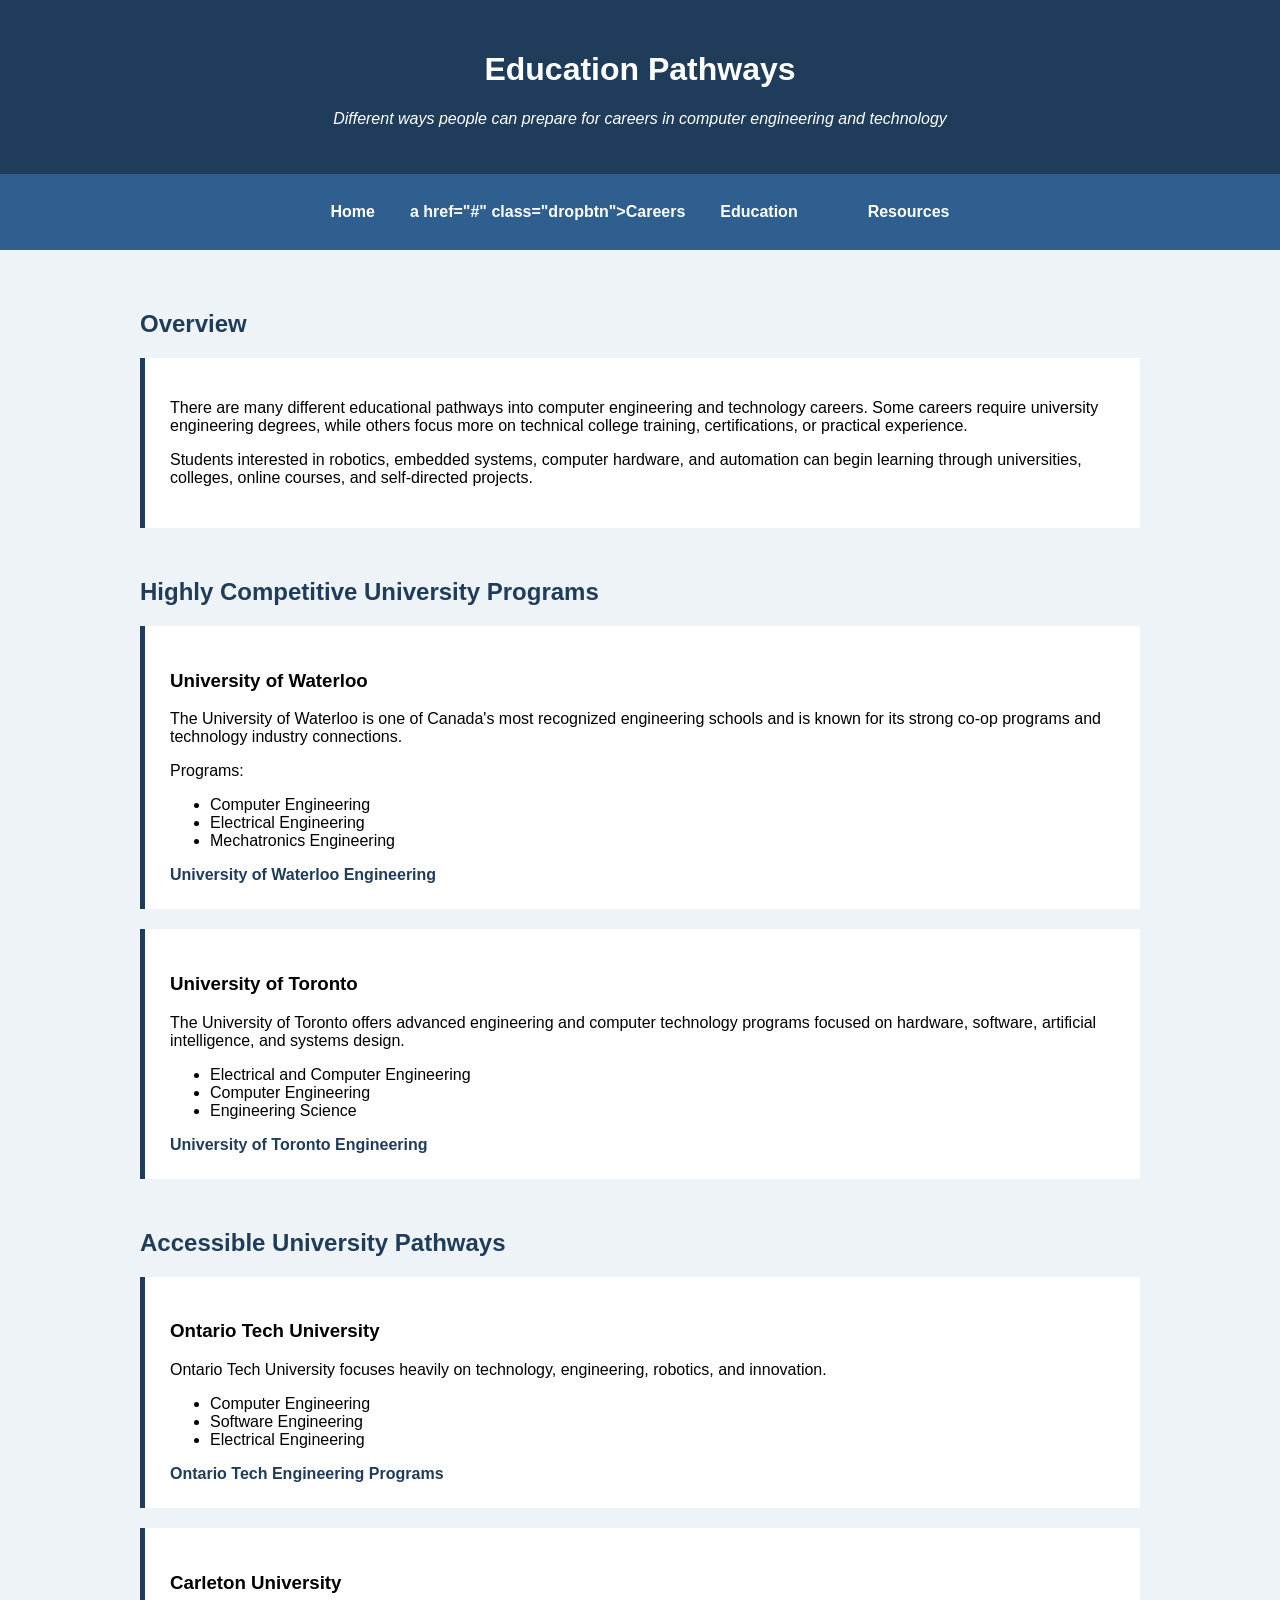
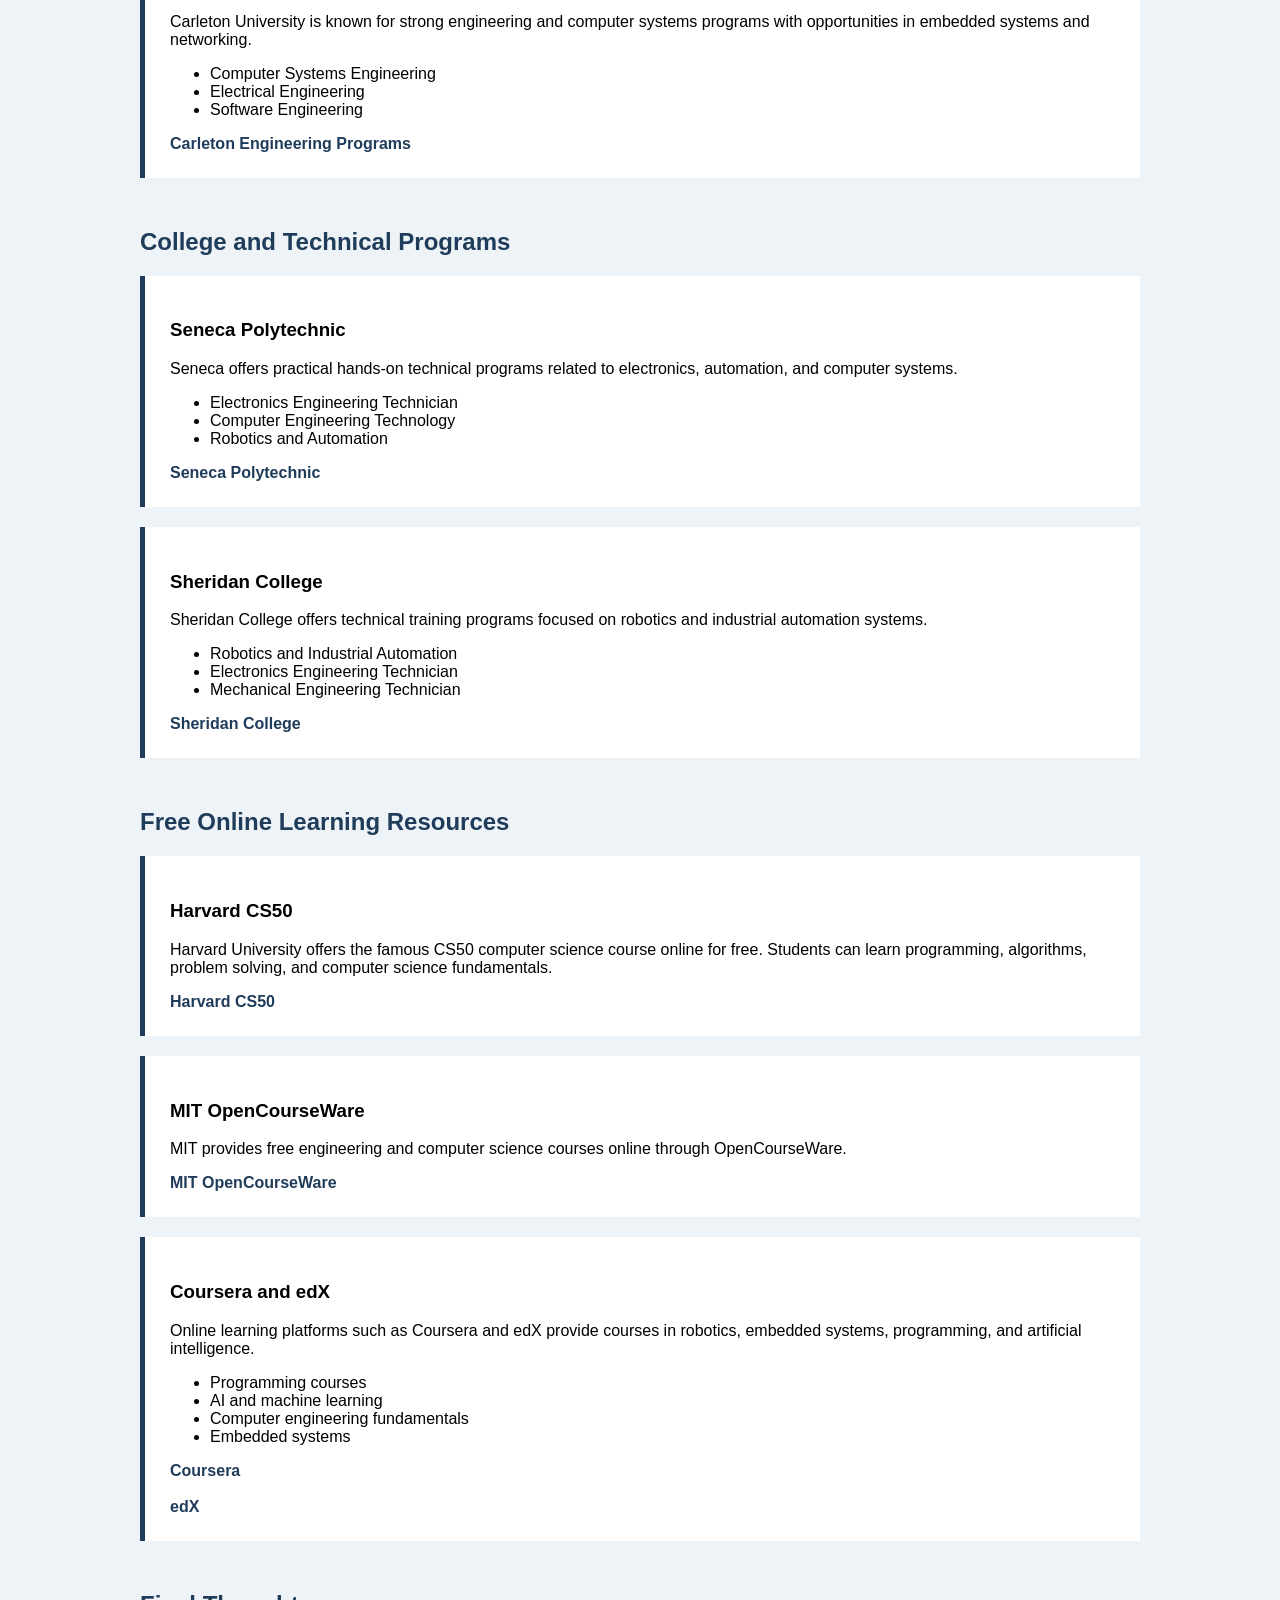
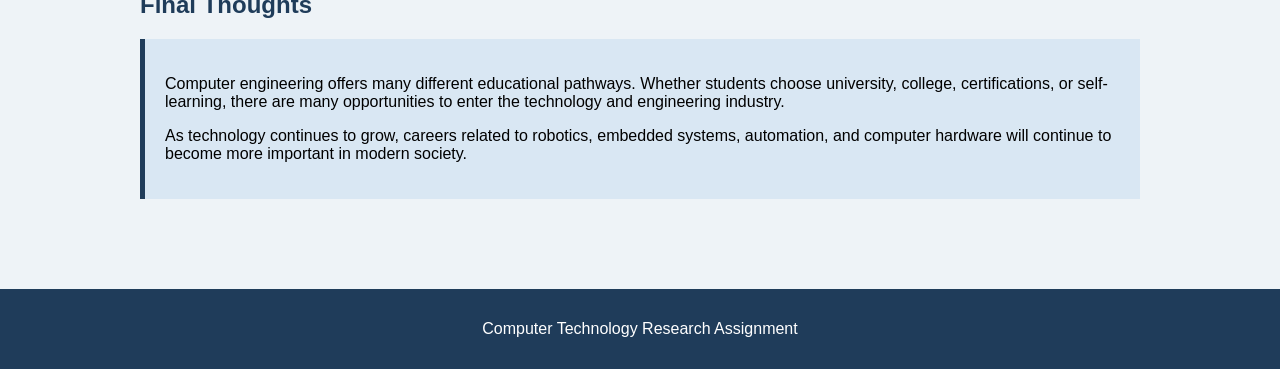
==== education.html @ 32922db8 "Add files via upload" ====
<!DOCTYPE html>
<html>
    <head>
    <title>Education Pathways</title>

        <style>

            body{
                font-family: Arial, Helvetica, sans-serif;
                background-color:#eef3f7;
                margin:0;
            }

            header{
                background:#1f3c5a;
                color:white;
                text-align:center;
                padding:30px;
            }

            nav{
                background:#2f5f8f;
                text-align:center;
                padding:12px;
            }

            nav a{
                color:white;
                text-decoration:none;
                margin:15px;
                font-weight:bold;
            }

            nav a:hover{
                text-decoration:underline;
            }

            .container{
                max-width:1000px;
                margin:auto;
                padding:40px;
            }

            .section{
                margin-bottom:50px;
            }

            h2{
                color:#1f3c5a;
            }

            img{
                width:450px;
                margin-top:15px;
            }

            .highlight{
                background:#d9e7f3;
                padding:20px;
                margin-top:20px;
                border-left:5px solid #1f3c5a;
            }

            footer{
                background:#1f3c5a;
                color:white;
                text-align:center;
                padding:15px;
            }

            /* --- Updated Nav Styles --- */

            /* --- Navigation Bar Container --- */
            nav {
                background-color: #2f5f8f; 
                display: flex;             /* Use Flexbox for layout */
                justify-content: center;   /* Horizontal centering */
                align-items: center;       /* Vertical centering */
                padding: 0;
                margin: 0;
                list-style: none;
            }

            /* --- Links and Dropdown Wrapper --- */
            nav a, .dropdown {
                display: block;
                color: white;
                text-align: center;
                padding: 14px 20px;
                text-decoration: none;
                font-weight: bold;
                cursor: pointer;
            }

            /* Hover effect for all main nav items */
            nav a:hover, .dropdown:hover > .dropbtn {
                background-color: #1f3c5a;
            }

            /* --- Dropdown Specifics --- */
            .dropdown {
                position: relative;
                padding: 0; /* Let the internal link handle the padding */
            }

            .dropbtn {
                display: block;
                padding: 14px 20px;
                color: white;
                text-decoration: none;
            }

            .dropdown-content {
                display: none;
                position: absolute;
                background-color: #2f5f8f;
                min-width: 240px;
                box-shadow: 0px 8px 16px rgba(0,0,0,0.3);
                z-index: 100;
                text-align: left; /* Keep text inside dropdown left-aligned */
                top: 100%;        /* Ensures it starts right below the nav bar */
                left: 0;
            }

            .dropdown-content a {
                color: white;
                padding: 12px 16px;
                text-decoration: none;
                display: block;
                font-weight: normal;
            }

            .dropdown-content a:hover {
                background-color: #1f3c5a;
            }

            /* Show the menu on hover */
            .dropdown:hover .dropdown-content {
                display: block;
            }

            .education-box{
                background:white;
                padding:25px;
                margin-top:20px;
                border-left:5px solid #1f3c5a;
            }

            a{
                color:#1f3c5a;
                font-weight:bold;
                text-decoration:none;
            }

            a:hover{
                text-decoration:underline;
            }

            /* ========================
            NAVIGATION BAR
            ======================== */

            nav{
                background:#2f5f8f;
                text-align:center;
                padding:0;
                margin:0;
            }

            nav a, .dropbtn{
                display:inline-block;
                color:white;
                text-decoration:none;
                padding:14px 20px;
                font-weight:bold;
                position:relative;
            }

            nav a:hover, .dropbtn:hover{
                background-color:#1f3c5a;
            }

            .dropdown{
                display:inline-block;
                position:relative;
            }

            .dropdown-content{
                display:none;
                position:absolute;
                background-color:#2f5f8f;
                min-width:240px;
                top:100%;
                left:0;
                text-align:left;
                box-shadow:0px 8px 16px rgba(0,0,0,0.3);
                z-index:100;
            }

            .dropdown-content a{
                display:block;
                color:white;
                padding:12px 16px;
                text-decoration:none;
                font-weight:normal;
            }

            .dropdown-content a:hover{
                background-color:#1f3c5a;
            }

            .dropdown:hover .dropdown-content{
                display:block;
            }

            /* ========================
            FOOTER
            ======================== */

            footer{
                background:#1f3c5a;
                color:white;
                text-align:center;
                padding:15px;
            }

        </style>

    </head>

    <body>

        <header>
            <h1>Education Pathways</h1>
            <p><i>Different ways people can prepare for careers in computer engineering and technology</i></p>
        </header>

        <nav>

            <a href="index.html">Home</a>

            <div class="dropdown">

                a href="#" class="dropbtn">Careers</a>

                <div class="dropdown-content">
                    <a href="computerSystemEngineer.html">Computer Systems Engineer</a>
                    <a href="asic.html">ASIC Engineer</a>
                    <a href="embedded.html">Embedded Systems Engineer</a>
                    <a href="roboticsEngineer.html">Robotics Technician</a>
                </div>

            </div>

            <a href="education.html">Education</a>
            <a href="resources.html">Resources</a>

        </nav>

        <div class="container">

            <div class="section">

                <h2>Overview</h2>

                <div class="education-box">

                    <p>
                        There are many different educational pathways into computer engineering and technology careers. 
                        Some careers require university engineering degrees, while others focus more on technical college training, certifications, or practical experience.
                    </p>

                    <p>
                        Students interested in robotics, embedded systems, computer hardware, and automation can begin learning through universities, colleges, online courses, and self-directed projects.
                    </p>

                </div>

            </div>

        <div class="section">

            <h2>Highly Competitive University Programs</h2>

            <div class="education-box">

                <h3>University of Waterloo</h3>

                <p>
                    The University of Waterloo is one of Canada's most recognized engineering schools and is known for its strong co-op programs and technology industry connections.
                </p>

                <p>
                    Programs:
                </p>

                <ul>
                    <li>Computer Engineering</li>
                    <li>Electrical Engineering</li>
                    <li>Mechatronics Engineering</li>
                </ul>

                <a href="https://uwaterloo.ca/future-students/programs/computer-engineering" target="_blank"> University of Waterloo Engineering </a>

            </div>

            <div class="education-box">

                <h3>University of Toronto</h3>

                <p>
                    The University of Toronto offers advanced engineering and computer technology programs focused on hardware, software, artificial intelligence, and systems design.
                </p>

                <ul>
                    <li>Electrical and Computer Engineering</li>
                    <li>Computer Engineering</li>
                    <li>Engineering Science</li>
                </ul>

                <a href="https://discover.engineering.utoronto.ca/programs/engineering-programs/electrical-computer-engineering/" target="_blank"> University of Toronto Engineering </a>

            </div>

        </div>

        <div class="section">

            <h2>Accessible University Pathways</h2>

            <div class="education-box">

                <h3>Ontario Tech University</h3>

                <p>
                    Ontario Tech University focuses heavily on technology, engineering, robotics, and innovation.
                </p>

                <ul>
                    <li>Computer Engineering</li>
                    <li>Software Engineering</li>
                    <li>Electrical Engineering</li>
                </ul>

                <a href="https://ontariotechu.ca/programs/programs-by-faculty.php?keywords=Electrical+and+Computer+Engineering" target="_blank"> Ontario Tech Engineering Programs </a>

            </div>

            <div class="education-box">

                <h3>Carleton University</h3>

                <p>
                Carleton University is known for strong engineering and computer systems programs with opportunities in embedded systems and networking.
                </p>

                <ul>
                <li>Computer Systems Engineering</li>
                <li>Electrical Engineering</li>
                <li>Software Engineering</li>
                </ul>

                <a href="https://carleton.ca/engineering-design/" target="_blank">
                Carleton Engineering Programs
                </a>

                </div>

        </div>

        <div class="section">

        <h2>College and Technical Programs</h2>

        <div class="education-box">

        <h3>Seneca Polytechnic</h3>

        <p>
        Seneca offers practical hands-on technical programs related to electronics, automation, and computer systems.
        </p>

        <ul>
        <li>Electronics Engineering Technician</li>
        <li>Computer Engineering Technology</li>
        <li>Robotics and Automation</li>
        </ul>

        <a href="https://www.senecapolytechnic.ca/" target="_blank">
        Seneca Polytechnic
        </a>

        </div>

        <div class="education-box">

        <h3>Sheridan College</h3>

        <p>
        Sheridan College offers technical training programs focused on robotics and industrial automation systems.
        </p>

        <ul>
        <li>Robotics and Industrial Automation</li>
        <li>Electronics Engineering Technician</li>
        <li>Mechanical Engineering Technician</li>
        </ul>

        <a href="https://www.sheridancollege.ca/programs#program%20active=true&program%20residency=Domestic%20students&e=0&q=%20engineering&o=Navigation%20Title,Ascending" target="_blank">
        Sheridan College
        </a>

        </div>

        </div>

        <div class="section">

        <h2>Free Online Learning Resources</h2>

        <div class="education-box">

        <h3>Harvard CS50</h3>

        <p>
        Harvard University offers the famous CS50 computer science course online for free. 
        Students can learn programming, algorithms, problem solving, and computer science fundamentals.
        </p>

        <a href="https://cs50.harvard.edu/x/" target="_blank">
        Harvard CS50
        </a>

        </div>

        <div class="education-box">

        <h3>MIT OpenCourseWare</h3>

        <p>
        MIT provides free engineering and computer science courses online through OpenCourseWare.
        </p>

        <a href="https://ocw.mit.edu/" target="_blank">
        MIT OpenCourseWare
        </a>

        </div>

        <div class="education-box">

        <h3>Coursera and edX</h3>

        <p>
        Online learning platforms such as Coursera and edX provide courses in robotics, embedded systems, programming, and artificial intelligence.
        </p>

        <ul>
        <li>Programming courses</li>
        <li>AI and machine learning</li>
        <li>Computer engineering fundamentals</li>
        <li>Embedded systems</li>
        </ul>

        <a href="https://www.coursera.org/" target="_blank">
        Coursera
        </a>

        <br><br>

        <a href="https://www.edx.org/" target="_blank">
        edX
        </a>

        </div>

        </div>

        <div class="section">

        <h2>Final Thoughts</h2>

        <div class="highlight">

        <p>
        Computer engineering offers many different educational pathways. 
        Whether students choose university, college, certifications, or self-learning, there are many opportunities to enter the technology and engineering industry.
        </p>

        <p>
        As technology continues to grow, careers related to robotics, embedded systems, automation, and computer hardware will continue to become more important in modern society.
        </p>

        </div>

        </div>

        </div>

        <footer>
        <p>Computer Technology Research Assignment</p>
        </footer>

    </body>
</html>
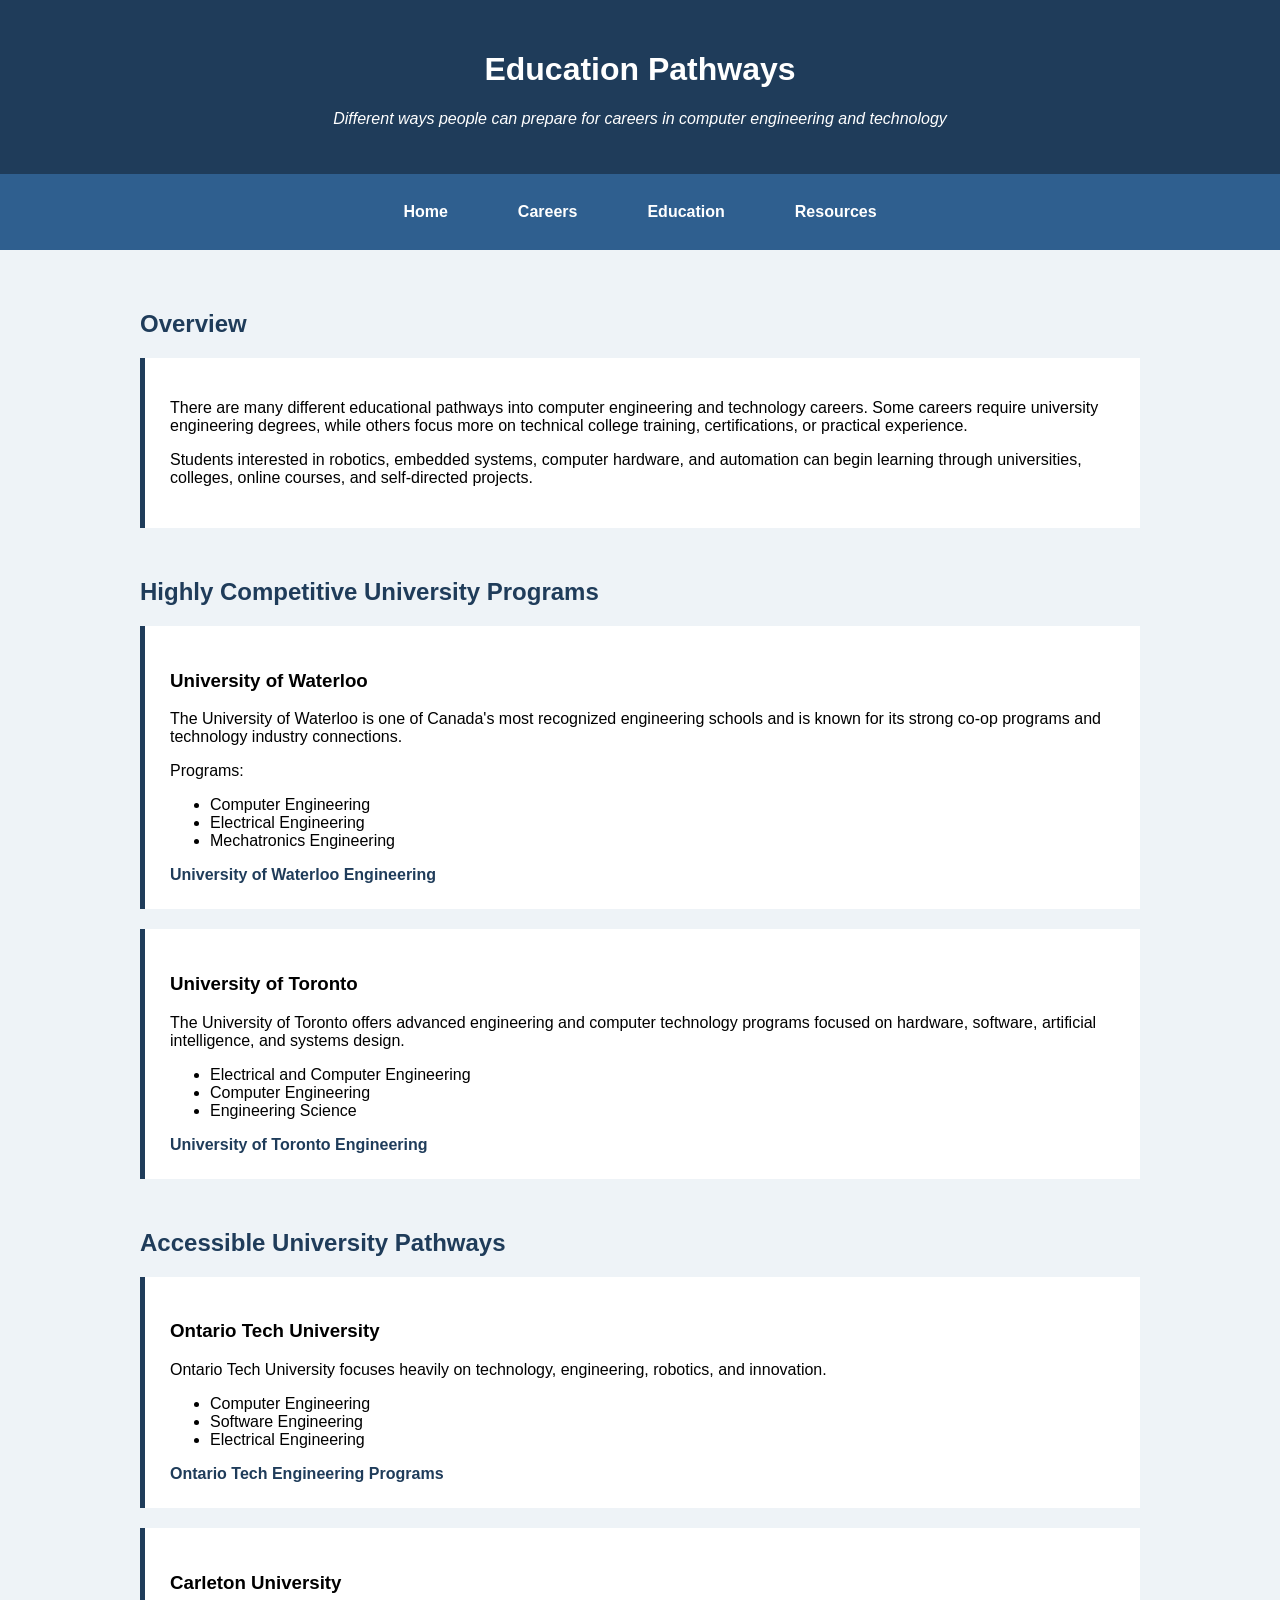
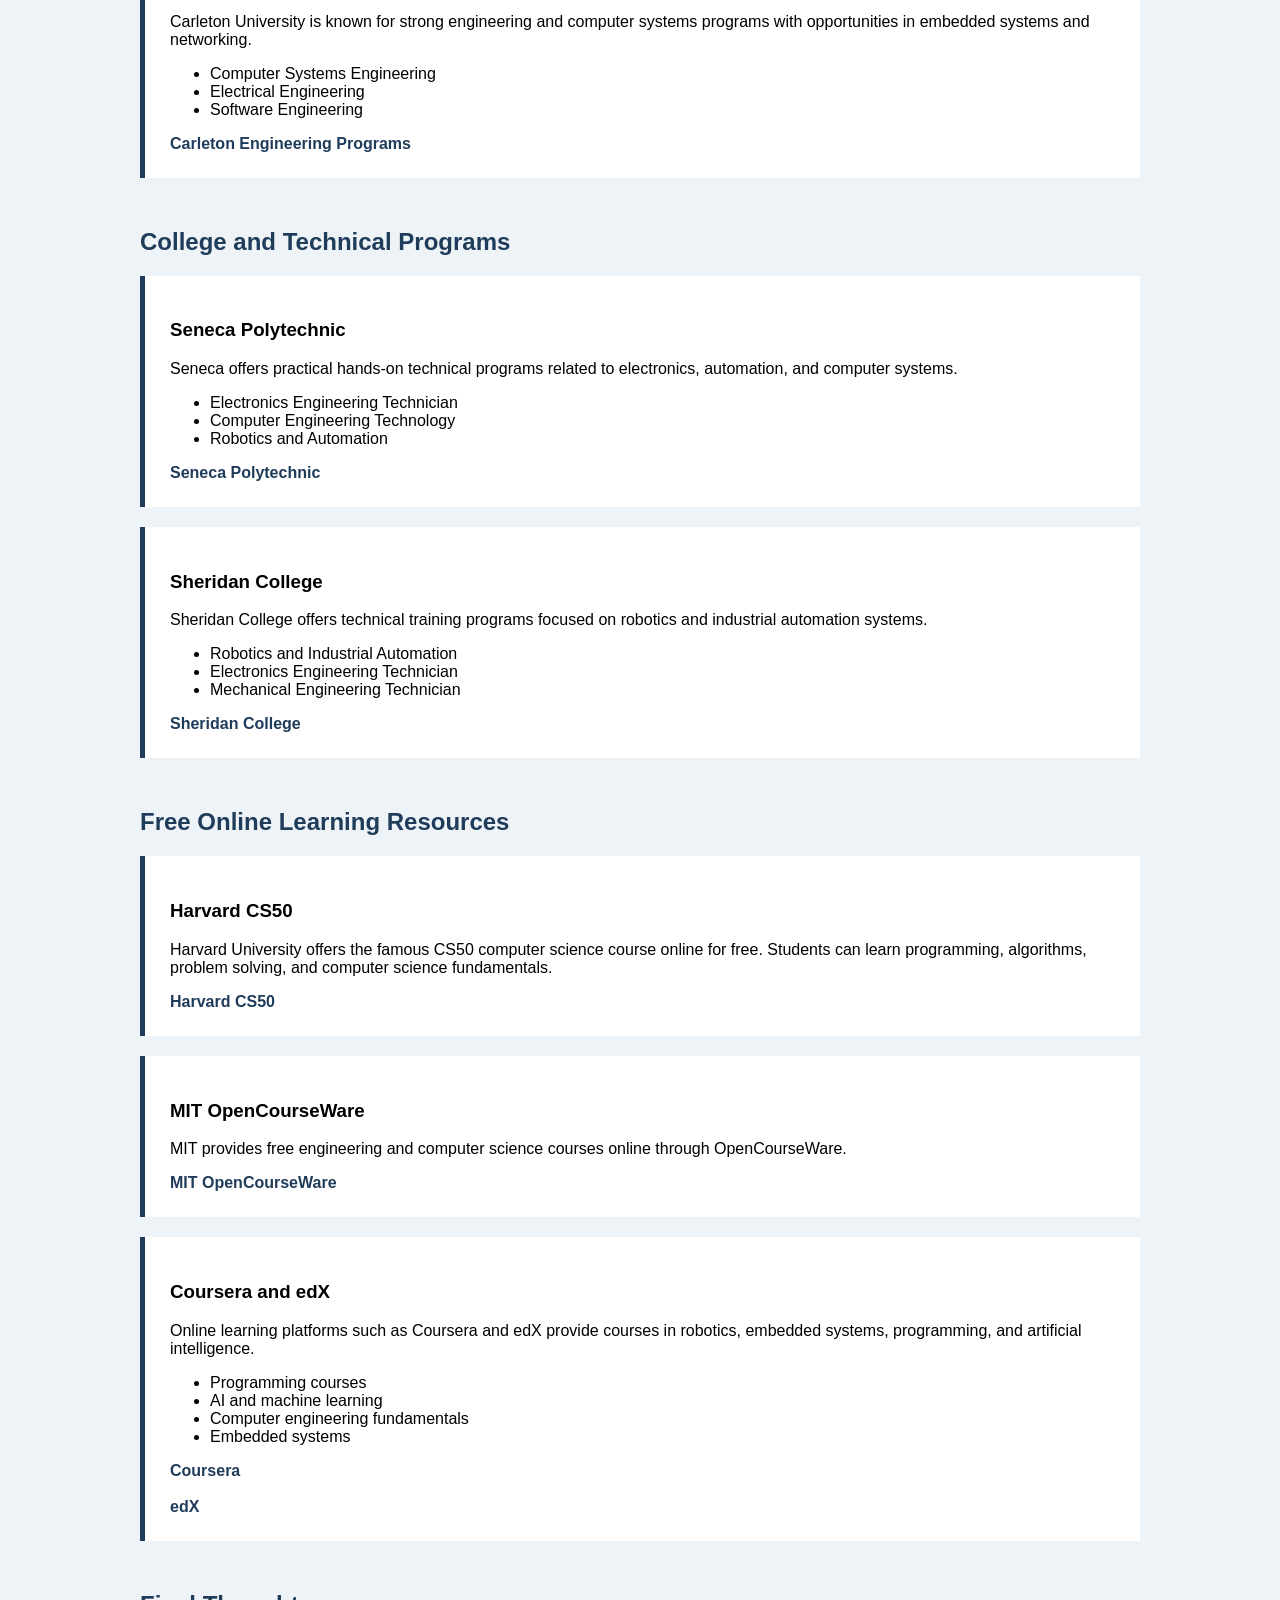
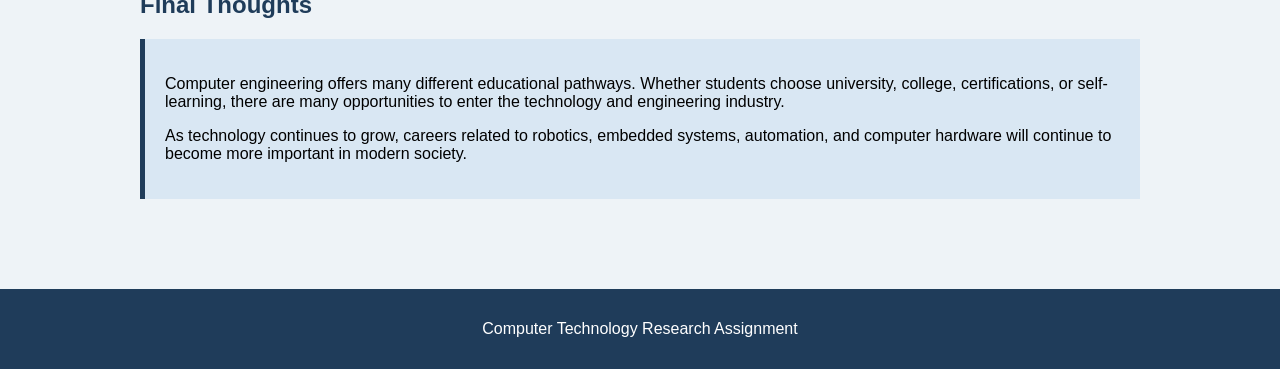
==== commit 082d4824: "Update education.html" ====
--- a/education.html
+++ b/education.html
@@ -241,7 +241,7 @@
 
             <div class="dropdown">
 
-                a href="#" class="dropbtn">Careers</a>
+                <a href="#" class="dropbtn">Careers</a>
 
                 <div class="dropdown-content">
                     <a href="computerSystemEngineer.html">Computer Systems Engineer</a>
@@ -502,4 +502,4 @@
         </footer>
 
     </body>
-</html>+</html>
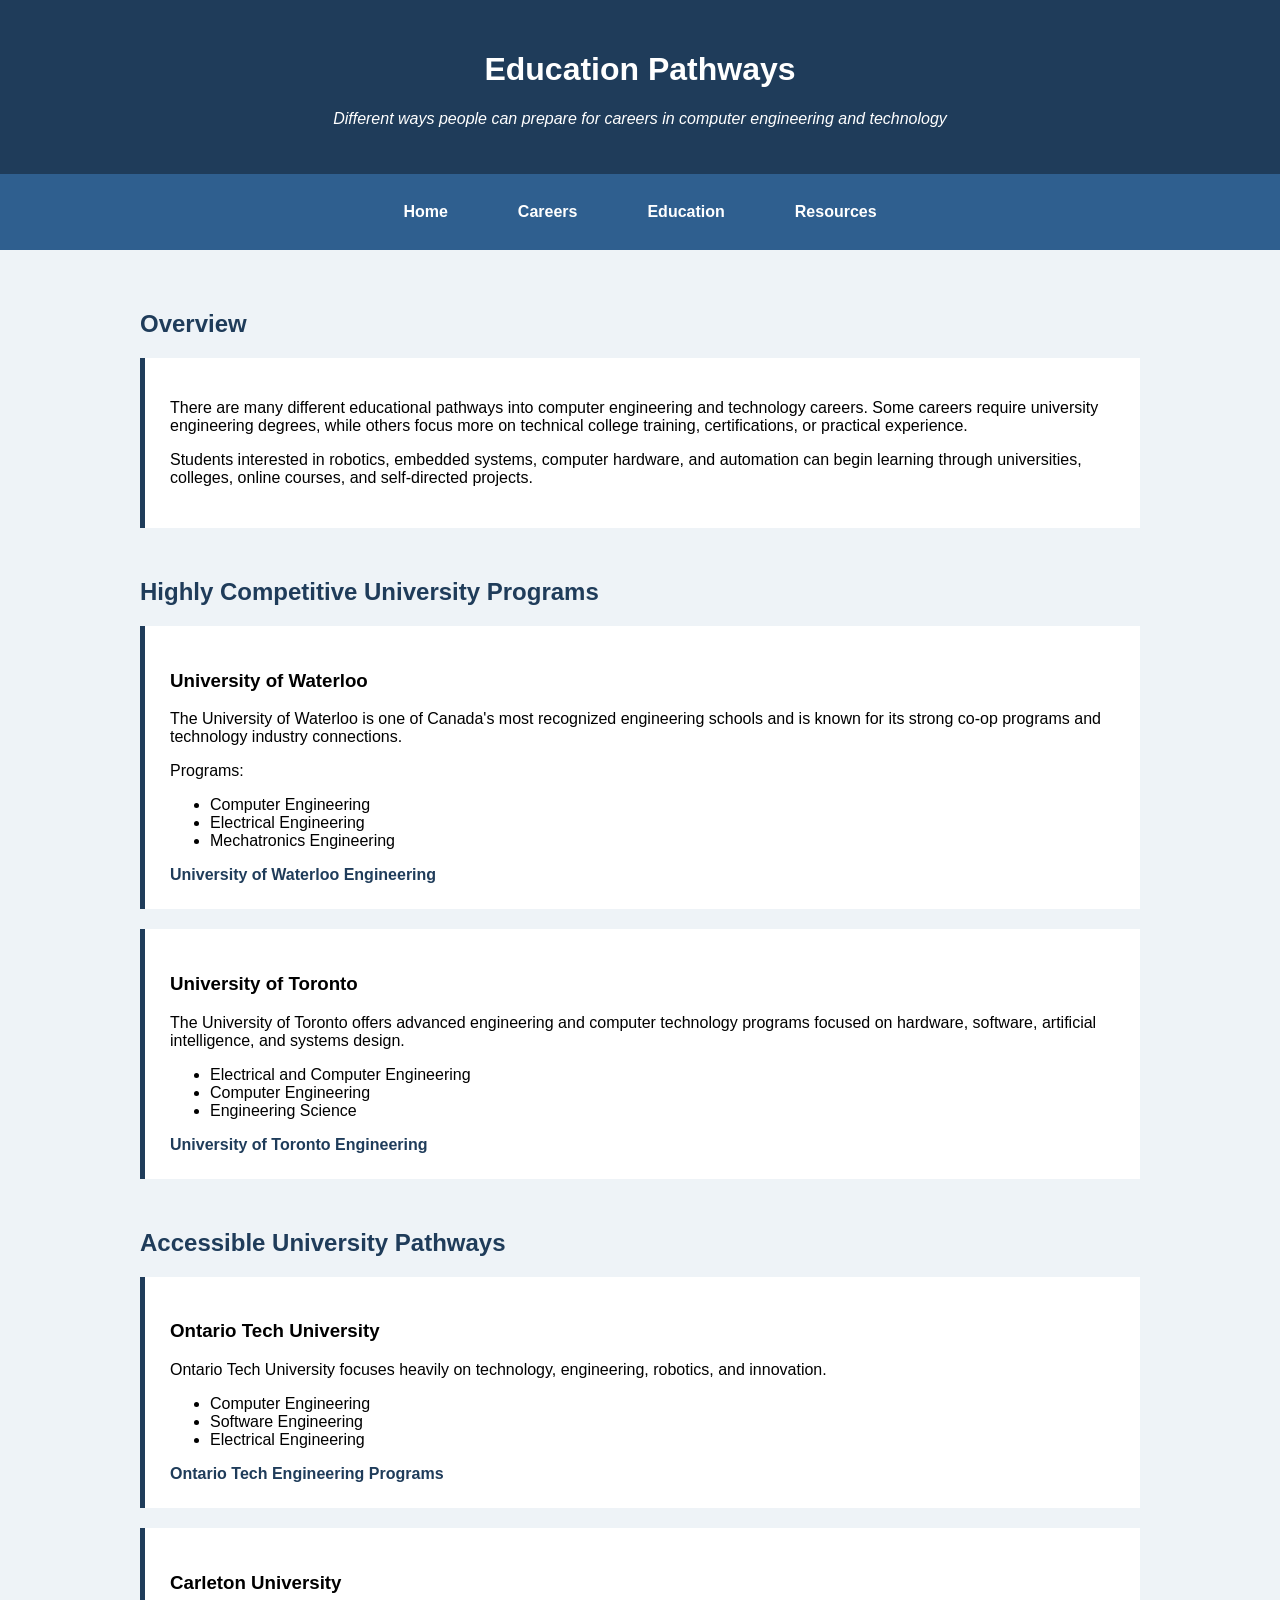
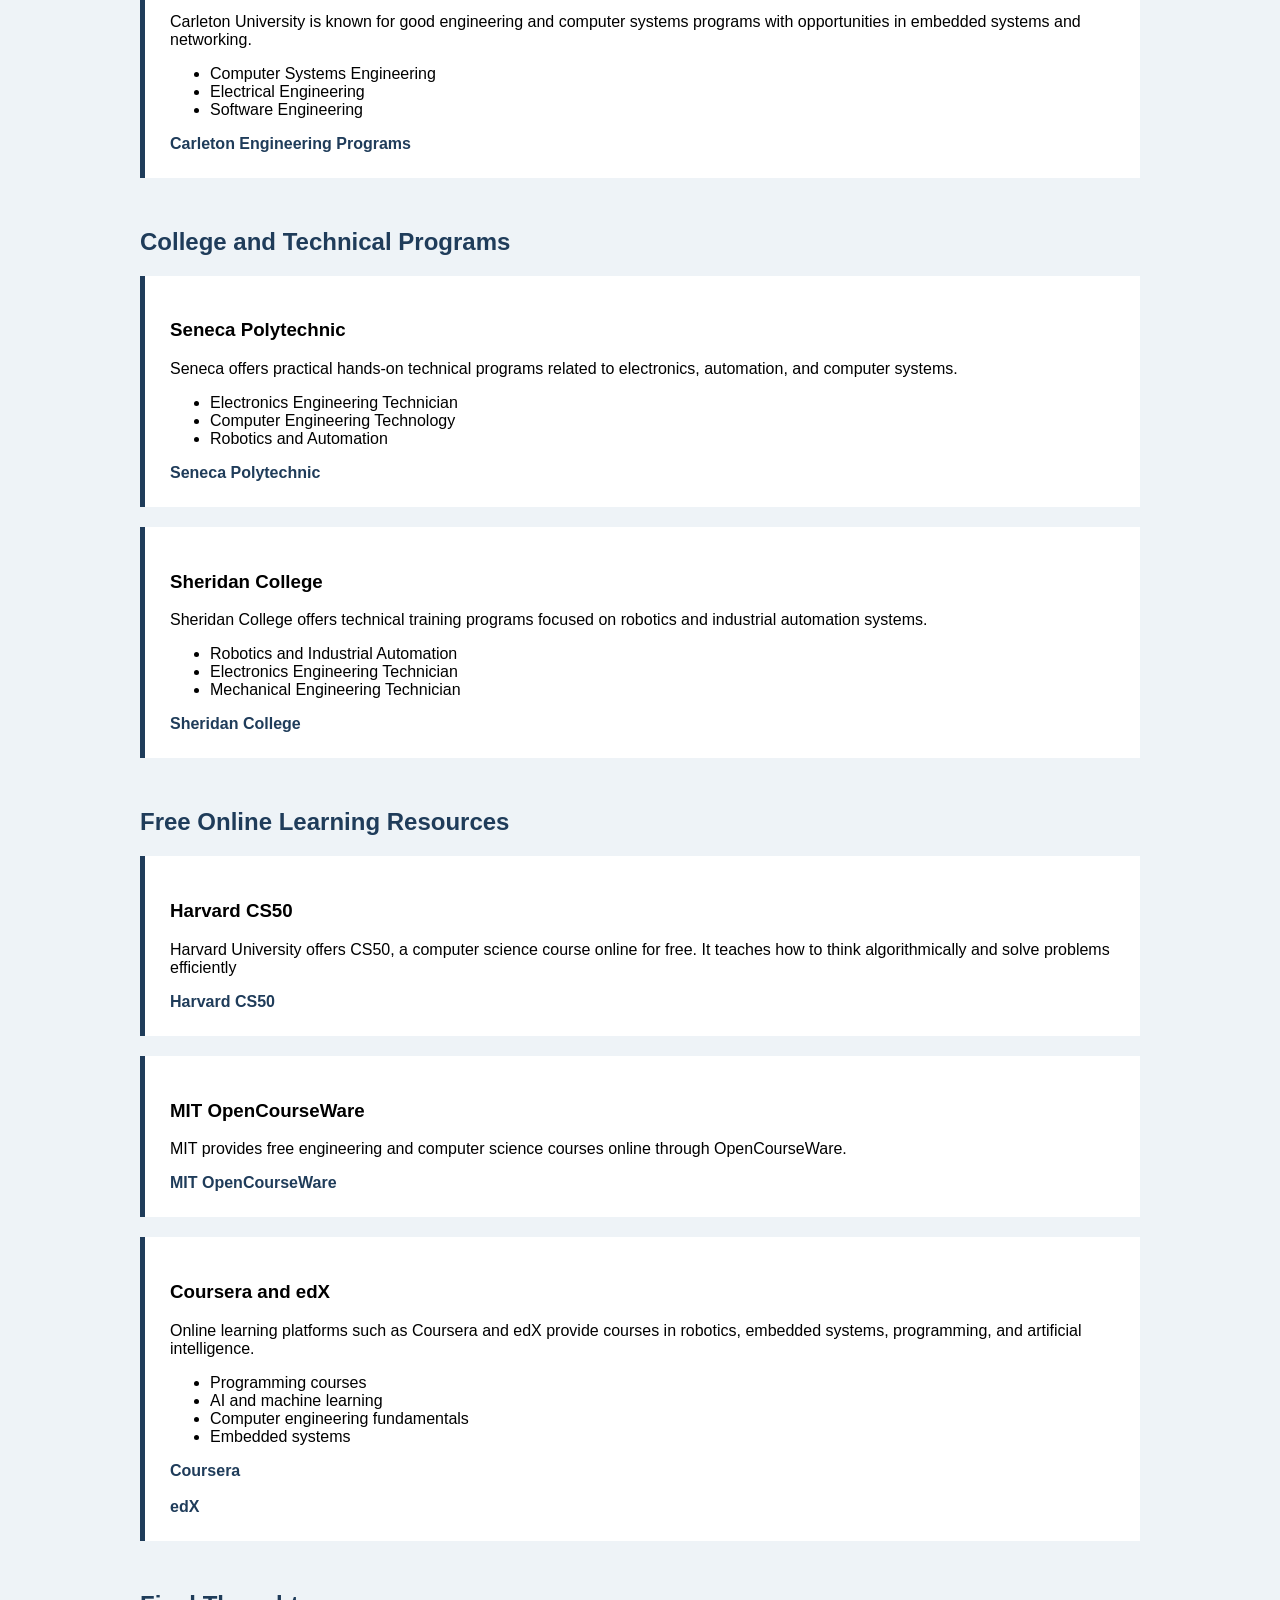
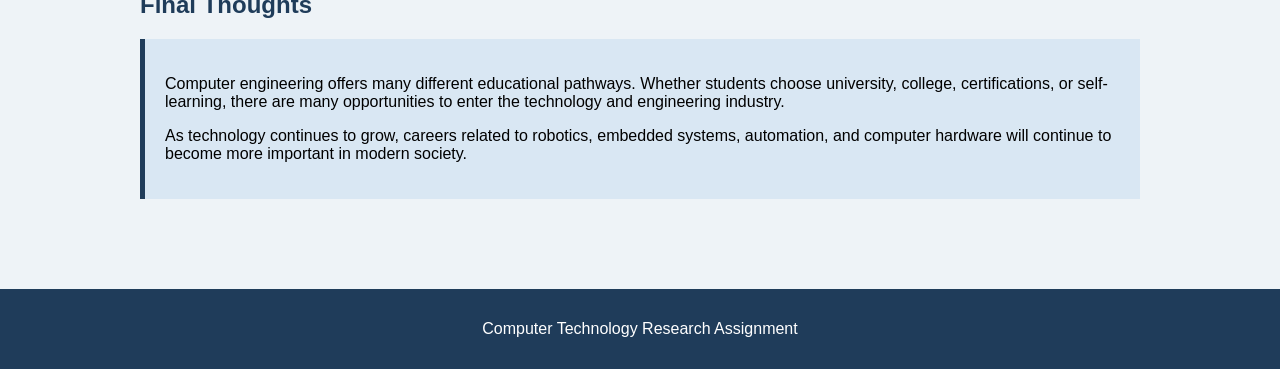
==== commit 2bc18a31: "Update education.html" ====
--- a/education.html
+++ b/education.html
@@ -351,7 +351,7 @@
                 <h3>Carleton University</h3>
 
                 <p>
-                Carleton University is known for strong engineering and computer systems programs with opportunities in embedded systems and networking.
+                Carleton University is known for good engineering and computer systems programs with opportunities in embedded systems and networking.
                 </p>
 
                 <ul>
@@ -423,8 +423,7 @@
         <h3>Harvard CS50</h3>
 
         <p>
-        Harvard University offers the famous CS50 computer science course online for free. 
-        Students can learn programming, algorithms, problem solving, and computer science fundamentals.
+        Harvard University offers CS50, a computer science course online for free. It teaches how to think algorithmically and solve problems efficiently
         </p>
 
         <a href="https://cs50.harvard.edu/x/" target="_blank">
